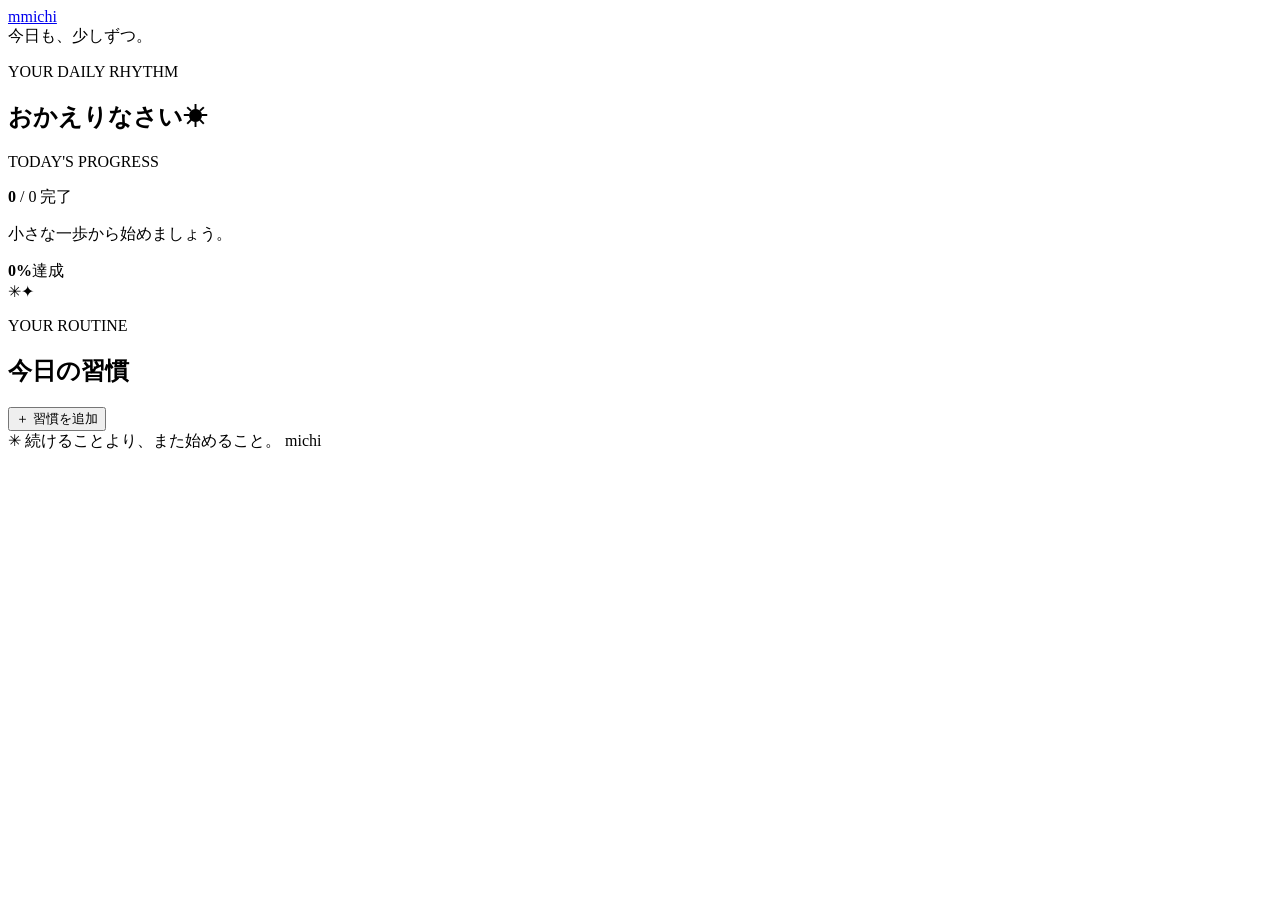
==== index.html @ 79e04b30 "Add index.html" ====
<!doctype html>
<html lang="ja">
  <head>
    <meta charset="UTF-8" />
    <meta name="viewport" content="width=device-width, initial-scale=1.0" />
    <meta name="theme-color" content="#f7f7f3" />
    <title>michi — 習慣トラッカー</title>
    <link rel="preconnect" href="https://fonts.googleapis.com" />
    <link rel="preconnect" href="https://fonts.gstatic.com" crossorigin />
    <link href="https://fonts.googleapis.com/css2?family=DM+Sans:wght@400;500;600;700&family=Noto+Sans+JP:wght@400;500;600;700&display=swap" rel="stylesheet" />
    <link rel="stylesheet" href="style.css" />
    <script src="app.js" defer></script>
  </head>
  <body>
    <main class="shell">
      <header class="topbar">
        <a class="brand" href="#" aria-label="michi ホーム"><span class="brand-mark">m</span><span>michi</span></a>
        <div class="topbar-note"><span class="live-dot"></span>今日も、少しずつ。</div>
      </header>

      <section class="intro" aria-labelledby="page-title">
        <p class="eyebrow" id="today-label">YOUR DAILY RHYTHM</p>
        <h1 id="page-title">おかえりなさい<span class="wave">☀</span></h1>
        <p class="date-line" id="date-line"></p>
      </section>

      <section class="summary" aria-label="今日の進捗">
        <div class="summary-copy">
          <p class="summary-label">TODAY'S PROGRESS</p>
          <p class="summary-count"><strong id="done-count">0</strong><span> / <span id="total-count">0</span> 完了</span></p>
          <p class="summary-message" id="summary-message">小さな一歩から始めましょう。</p>
        </div>
        <div class="progress-ring" id="progress-ring" role="img" aria-label="今日の達成率 0%">
          <div class="ring-center"><strong id="progress-percent">0%</strong><span>達成</span></div>
        </div>
        <span class="summary-sparkle sparkle-one">✳</span><span class="summary-sparkle sparkle-two">✦</span>
      </section>

      <section class="habits-section" aria-labelledby="habits-title">
        <div class="section-heading">
          <div><p class="eyebrow">YOUR ROUTINE</p><h2 id="habits-title">今日の習慣</h2></div>
          <button class="add-button" id="open-form" type="button"><span>＋</span> 習慣を追加</button>
        </div>
        <form class="add-form" id="habit-form" hidden>
          <label for="habit-name">新しい習慣</label>
          <div class="form-row"><input id="habit-name" name="habit" maxlength="28" placeholder="例：寝る前にストレッチ" required /><button type="submit">追加する</button><button class="cancel-button" id="cancel-form" type="button" aria-label="閉じる">×</button></div>
        </form>
        <div class="habit-list" id="habit-list"></div>
        <div class="empty-state" id="empty-state" hidden>
          <div class="empty-icon">✿</div><h3>習慣をひとつ、始めてみませんか？</h3><p>小さな習慣を登録して、今日の一歩を記録しましょう。</p>
          <button class="add-button" id="empty-add" type="button"><span>＋</span> 最初の習慣を追加</button>
        </div>
      </section>

      <footer><span class="footer-leaf">✳</span> 続けることより、また始めること。 <span class="footer-brand">michi</span></footer>
    </main>
    <template id="habit-template">
      <article class="habit-card">
        <button class="check-button" type="button" aria-label="習慣を完了にする"><span>✓</span></button>
        <div class="habit-icon" aria-hidden="true"></div>
        <div class="habit-info"><h3></h3><p><span class="flame">↗</span> <span class="streak-value"></span></p></div>
        <span class="completed-label">できた！</span>
        <button class="delete-button" type="button" aria-label="この習慣を削除" title="削除">···</button>
      </article>
    </template>
  </body>
</html>
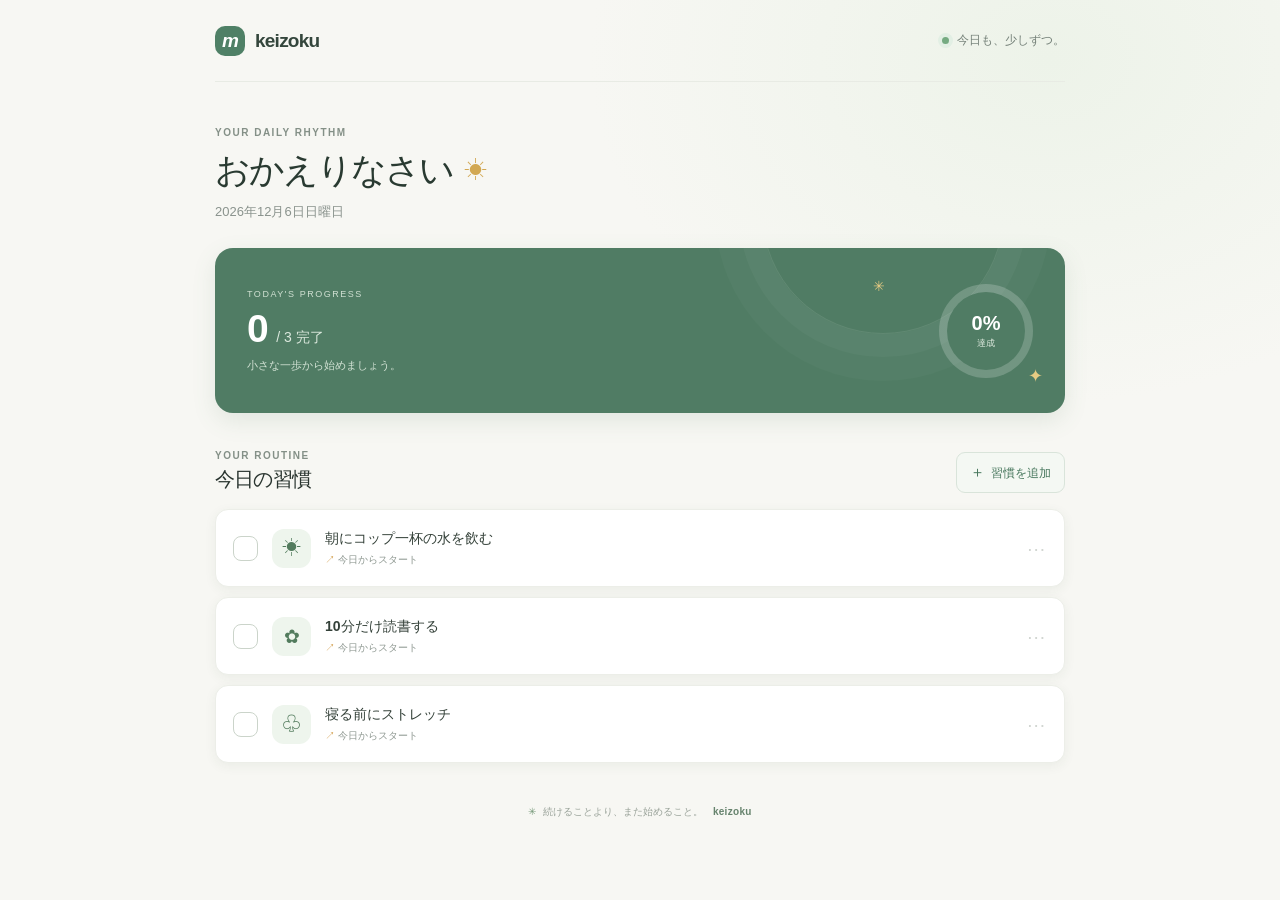
==== commit bff77095: "Rename title and brand from 'michi' to 'keizoku'" ====
--- a/index.html
+++ b/index.html
@@ -1,68 +1,68 @@
-<!doctype html>
-<html lang="ja">
-  <head>
-    <meta charset="UTF-8" />
-    <meta name="viewport" content="width=device-width, initial-scale=1.0" />
-    <meta name="theme-color" content="#f7f7f3" />
-    <title>michi — 習慣トラッカー</title>
-    <link rel="preconnect" href="https://fonts.googleapis.com" />
-    <link rel="preconnect" href="https://fonts.gstatic.com" crossorigin />
-    <link href="https://fonts.googleapis.com/css2?family=DM+Sans:wght@400;500;600;700&family=Noto+Sans+JP:wght@400;500;600;700&display=swap" rel="stylesheet" />
-    <link rel="stylesheet" href="style.css" />
-    <script src="app.js" defer></script>
-  </head>
-  <body>
-    <main class="shell">
-      <header class="topbar">
-        <a class="brand" href="#" aria-label="michi ホーム"><span class="brand-mark">m</span><span>michi</span></a>
-        <div class="topbar-note"><span class="live-dot"></span>今日も、少しずつ。</div>
-      </header>
-
-      <section class="intro" aria-labelledby="page-title">
-        <p class="eyebrow" id="today-label">YOUR DAILY RHYTHM</p>
-        <h1 id="page-title">おかえりなさい<span class="wave">☀</span></h1>
-        <p class="date-line" id="date-line"></p>
-      </section>
-
-      <section class="summary" aria-label="今日の進捗">
-        <div class="summary-copy">
-          <p class="summary-label">TODAY'S PROGRESS</p>
-          <p class="summary-count"><strong id="done-count">0</strong><span> / <span id="total-count">0</span> 完了</span></p>
-          <p class="summary-message" id="summary-message">小さな一歩から始めましょう。</p>
-        </div>
-        <div class="progress-ring" id="progress-ring" role="img" aria-label="今日の達成率 0%">
-          <div class="ring-center"><strong id="progress-percent">0%</strong><span>達成</span></div>
-        </div>
-        <span class="summary-sparkle sparkle-one">✳</span><span class="summary-sparkle sparkle-two">✦</span>
-      </section>
-
-      <section class="habits-section" aria-labelledby="habits-title">
-        <div class="section-heading">
-          <div><p class="eyebrow">YOUR ROUTINE</p><h2 id="habits-title">今日の習慣</h2></div>
-          <button class="add-button" id="open-form" type="button"><span>＋</span> 習慣を追加</button>
-        </div>
-        <form class="add-form" id="habit-form" hidden>
-          <label for="habit-name">新しい習慣</label>
-          <div class="form-row"><input id="habit-name" name="habit" maxlength="28" placeholder="例：寝る前にストレッチ" required /><button type="submit">追加する</button><button class="cancel-button" id="cancel-form" type="button" aria-label="閉じる">×</button></div>
-        </form>
-        <div class="habit-list" id="habit-list"></div>
-        <div class="empty-state" id="empty-state" hidden>
-          <div class="empty-icon">✿</div><h3>習慣をひとつ、始めてみませんか？</h3><p>小さな習慣を登録して、今日の一歩を記録しましょう。</p>
-          <button class="add-button" id="empty-add" type="button"><span>＋</span> 最初の習慣を追加</button>
-        </div>
-      </section>
-
-      <footer><span class="footer-leaf">✳</span> 続けることより、また始めること。 <span class="footer-brand">michi</span></footer>
-    </main>
-    <template id="habit-template">
-      <article class="habit-card">
-        <button class="check-button" type="button" aria-label="習慣を完了にする"><span>✓</span></button>
-        <div class="habit-icon" aria-hidden="true"></div>
-        <div class="habit-info"><h3></h3><p><span class="flame">↗</span> <span class="streak-value"></span></p></div>
-        <span class="completed-label">できた！</span>
-        <button class="delete-button" type="button" aria-label="この習慣を削除" title="削除">···</button>
-      </article>
-    </template>
-  </body>
-</html>
+<!doctype html>
+<html lang="ja">
+  <head>
+    <meta charset="UTF-8" />
+    <meta name="viewport" content="width=device-width, initial-scale=1.0" />
+    <meta name="theme-color" content="#f7f7f3" />
+    <title>keizoku — the 習慣トラッカー</title>
+    <link rel="preconnect" href="https://fonts.googleapis.com" />
+    <link rel="preconnect" href="https://fonts.gstatic.com" crossorigin />
+    <link href="https://fonts.googleapis.com/css2?family=DM+Sans:wght@400;500;600;700&family=Noto+Sans+JP:wght@400;500;600;700&display=swap" rel="stylesheet" />
+    <link rel="stylesheet" href="style.css" />
+    <script src="app.js" defer></script>
+  </head>
+  <body>
+    <main class="shell">
+      <header class="topbar">
+        <a class="brand" href="#" aria-label="keizoku ホーム"><span class="brand-mark">m</span><span>keizoku</span></a>
+        <div class="topbar-note"><span class="live-dot"></span>今日も、少しずつ。</div>
+      </header>
 
+      <section class="intro" aria-labelledby="page-title">
+        <p class="eyebrow" id="today-label">YOUR DAILY RHYTHM</p>
+        <h1 id="page-title">おかえりなさい<span class="wave">☀</span></h1>
+        <p class="date-line" id="date-line"></p>
+      </section>
+
+      <section class="summary" aria-label="今日の進捗">
+        <div class="summary-copy">
+          <p class="summary-label">TODAY'S PROGRESS</p>
+          <p class="summary-count"><strong id="done-count">0</strong><span> / <span id="total-count">0</span> 完了</span></p>
+          <p class="summary-message" id="summary-message">小さな一歩から始めましょう。</p>
+        </div>
+        <div class="progress-ring" id="progress-ring" role="img" aria-label="今日の達成率 0%">
+          <div class="ring-center"><strong id="progress-percent">0%</strong><span>達成</span></div>
+        </div>
+        <span class="summary-sparkle sparkle-one">✳</span><span class="summary-sparkle sparkle-two">✦</span>
+      </section>
+
+      <section class="habits-section" aria-labelledby="habits-title">
+        <div class="section-heading">
+          <div><p class="eyebrow">YOUR ROUTINE</p><h2 id="habits-title">今日の習慣</h2></div>
+          <button class="add-button" id="open-form" type="button"><span>＋</span> 習慣を追加</button>
+        </div>
+        <form class="add-form" id="habit-form" hidden>
+          <label for="habit-name">新しい習慣</label>
+          <div class="form-row"><input id="habit-name" name="habit" maxlength="28" placeholder="例：寝る前にストレッチ" required /><button type="submit">追加する</button><button class="cancel-button" id="cancel-form" type="button" aria-label="閉じる">×</button></div>
+        </form>
+        <div class="habit-list" id="habit-list"></div>
+        <div class="empty-state" id="empty-state" hidden>
+          <div class="empty-icon">✿</div><h3>習慣をひとつ、始めてみませんか？</h3><p>小さな習慣を登録して、今日の一歩を記録しましょう。</p>
+          <button class="add-button" id="empty-add" type="button"><span>＋</span> 最初の習慣を追加</button>
+        </div>
+      </section>
+
+      <footer><span class="footer-leaf">✳</span> 続けることより、また始めること。 <span class="footer-brand">keizoku</span></footer>
+    </main>
+    <template id="habit-template">
+      <article class="habit-card">
+        <button class="check-button" type="button" aria-label="習慣を完了にする"><span>✓</span></button>
+        <div class="habit-icon" aria-hidden="true"></div>
+        <div class="habit-info"><h3></h3><p><span class="flame">↗</span> <span class="streak-value"></span></p></div>
+        <span class="completed-label">できた！</span>
+        <button class="delete-button" type="button" aria-label="この習慣を削除" title="削除">···</button>
+      </article>
+    </template>
+  </body>
+</html>
+
--- a/style.css
+++ b/style.css
@@ -0,0 +1,2 @@
+:root{font-family:"DM Sans","Noto Sans JP",sans-serif;color:#29342f;background:#f7f7f3;font-synthesis:none;text-rendering:optimizeLegibility;--green:#4c8067;--mint:#dcece1;--muted:#8b948e;--line:#e9ebe5}*{box-sizing:border-box}body{margin:0;min-width:320px;background:radial-gradient(ellipse at 82% 7%,#edf3e9 0,transparent 31%),#f7f7f3}.shell{width:min(100% - 48px,850px);margin:auto}.topbar{height:82px;display:flex;justify-content:space-between;align-items:center;border-bottom:1px solid #e8ebe4}.brand{display:flex;align-items:center;gap:10px;text-decoration:none;color:#34463c;font-size:19px;font-weight:700;letter-spacing:-.04em}.brand-mark{width:30px;height:30px;border-radius:10px;background:#4f8066;color:white;display:grid;place-items:center;font-size:19px;font-style:italic}.topbar-note{font-size:12px;color:#758179;display:flex;align-items:center;gap:8px}.live-dot{width:7px;height:7px;background:#75aa81;border-radius:50%;box-shadow:0 0 0 4px #e2efe4}.intro{padding:45px 0 27px}.eyebrow{margin:0 0 9px;color:#849087;letter-spacing:.15em;font-size:10px;font-weight:700}.intro h1{font-size:clamp(27px,5vw,35px);letter-spacing:-.055em;margin:0;color:#293a31}.wave{font-size:23px;color:#d2a853;margin-left:10px;vertical-align:4px}.date-line{font-size:13px;color:#8a938d;margin:9px 0 0}.summary{min-height:165px;border-radius:18px;background:#507c64;color:#fff;padding:25px 32px;display:flex;align-items:center;justify-content:space-between;position:relative;overflow:hidden;box-shadow:0 8px 23px #53785e21}.summary:after{content:"";position:absolute;width:240px;height:240px;border:1px solid #ffffff18;border-radius:50%;right:61px;top:-156px;box-shadow:0 0 0 23px #ffffff08,0 0 0 47px #ffffff06}.summary-copy{z-index:1}.summary-label{font-size:9px;letter-spacing:.17em;color:#d0e0d2;margin:0 0 10px}.summary-count{margin:0;font-size:14px;color:#dce9de}.summary-count strong{font-size:39px;line-height:1;font-weight:600;color:white;letter-spacing:-.06em;margin-right:6px}.summary-message{font-size:11px;color:#d2e2d4;margin:10px 0 0}.progress-ring{--progress:0deg;width:94px;height:94px;border-radius:50%;background:conic-gradient(#f0cf7c var(--progress),#ffffff32 0);display:grid;place-items:center;z-index:1}.progress-ring:before{content:"";position:absolute;width:78px;height:78px;background:#507c64;border-radius:50%}.ring-center{z-index:1;display:flex;flex-direction:column;align-items:center;gap:2px}.ring-center strong{font-size:20px;font-weight:600}.ring-center span{font-size:9px;color:#dfebdf}.summary-sparkle{position:absolute;color:#e6cb83}.sparkle-one{right:180px;top:30px;font-size:14px}.sparkle-two{right:22px;bottom:26px;font-size:18px}.habits-section{padding-top:37px}.section-heading{display:flex;align-items:flex-end;justify-content:space-between;margin-bottom:16px}.section-heading .eyebrow{margin-bottom:5px}.section-heading h2{font-size:20px;margin:0;letter-spacing:-.04em}.add-button{border:1px solid #d9e4da;border-radius:9px;background:#f4f8f3;color:#47775d;font-family:inherit;font-size:12px;font-weight:600;padding:10px 13px;cursor:pointer;transition:.18s}.add-button:hover{background:#e8f1e8;border-color:#c7d8c9}.add-button span{font-size:15px;margin-right:3px}.habit-list{display:grid;gap:10px}.habit-card{min-height:78px;background:#fff;border:1px solid #eceee8;border-radius:13px;display:flex;align-items:center;padding:14px 17px;gap:14px;box-shadow:0 3px 12px #354b3510;transition:transform .18s,border-color .18s}.habit-card:hover{transform:translateY(-1px);border-color:#dce6da}.check-button{width:25px;height:25px;flex:0 0 25px;border:1.5px solid #cbd4ca;border-radius:8px;background:#fff;color:white;display:grid;place-items:center;cursor:pointer;transition:.2s}.check-button span{font-size:14px;opacity:0;transform:scale(.5);transition:.2s}.habit-icon{width:39px;height:39px;border-radius:12px;background:#eef5ed;display:grid;place-items:center;color:#527b5d;font-size:19px;flex:0 0 39px}.habit-info{min-width:0;flex:1}.habit-info h3{font-size:14px;font-weight:600;margin:0 0 5px;color:#344139}.habit-info p{font-size:10px;color:#8d9790;margin:0}.flame{color:#d29d4a;font-weight:bold}.completed-label{font-size:10px;font-weight:600;color:#6e9b73;opacity:0;transform:translateX(4px);transition:.2s}.delete-button{border:0;background:transparent;color:#aeb6af;font-size:19px;letter-spacing:1px;line-height:1;cursor:pointer;padding:7px 1px 7px 8px;opacity:.55}.delete-button:hover{color:#c56e60;opacity:1}.habit-card.is-done{background:#f6faf5;border-color:#e0ebdf}.is-done .check-button{background:#60876a;border-color:#60876a}.is-done .check-button span{opacity:1;transform:scale(1)}.is-done .habit-icon{background:#e7f0e5}.is-done .habit-info h3{color:#7c897f}.is-done .completed-label{opacity:1;transform:none}.add-form{padding:15px 17px;margin:-3px 0 13px;border:1px solid #e2e9df;background:#fff;border-radius:12px}.add-form label{display:block;font-size:11px;color:#68766c;font-weight:600;margin-bottom:8px}.form-row{display:flex;gap:8px}.form-row input{flex:1;min-width:0;border:1px solid #dfe5de;border-radius:8px;padding:10px 11px;font-family:inherit;font-size:13px;outline:none}.form-row input:focus{border-color:#6f9676;box-shadow:0 0 0 3px #dcecdf}.form-row button[type=submit]{border:0;border-radius:8px;padding:0 15px;background:#507c64;color:#fff;font-family:inherit;font-size:12px;font-weight:600;cursor:pointer}.cancel-button{border:0;background:transparent;color:#88938a;font-size:20px;cursor:pointer;padding:0 5px}.empty-state{background:#fff;border:1px dashed #dce5d9;border-radius:14px;text-align:center;padding:32px 15px}.empty-icon{font-size:29px;color:#75a080}.empty-state h3{font-size:14px;margin:9px 0 6px}.empty-state p{font-size:11px;color:#89938c;margin:0 0 17px}.empty-state .add-button{background:#507c64;color:white;border-color:#507c64}footer{padding:42px 0 24px;text-align:center;font-size:10px;color:#9aa39a}.footer-leaf{color:#759878;margin-right:4px}.footer-brand{margin-left:7px;color:#66836d;font-weight:700;letter-spacing:.03em}@media(max-width:560px){.shell{width:min(100% - 32px,850px)}.topbar{height:68px}.topbar-note{font-size:10px}.intro{padding:34px 0 21px}.summary{min-height:145px;padding:22px 23px}.progress-ring{width:82px;height:82px}.progress-ring:before{width:68px;height:68px}.sparkle-one{right:145px}.habits-section{padding-top:31px}.habit-card{gap:10px;padding:12px}.habit-icon{width:35px;height:35px;flex-basis:35px}.completed-label{font-size:9px}.add-button{font-size:11px;padding:9px 10px}}
+
